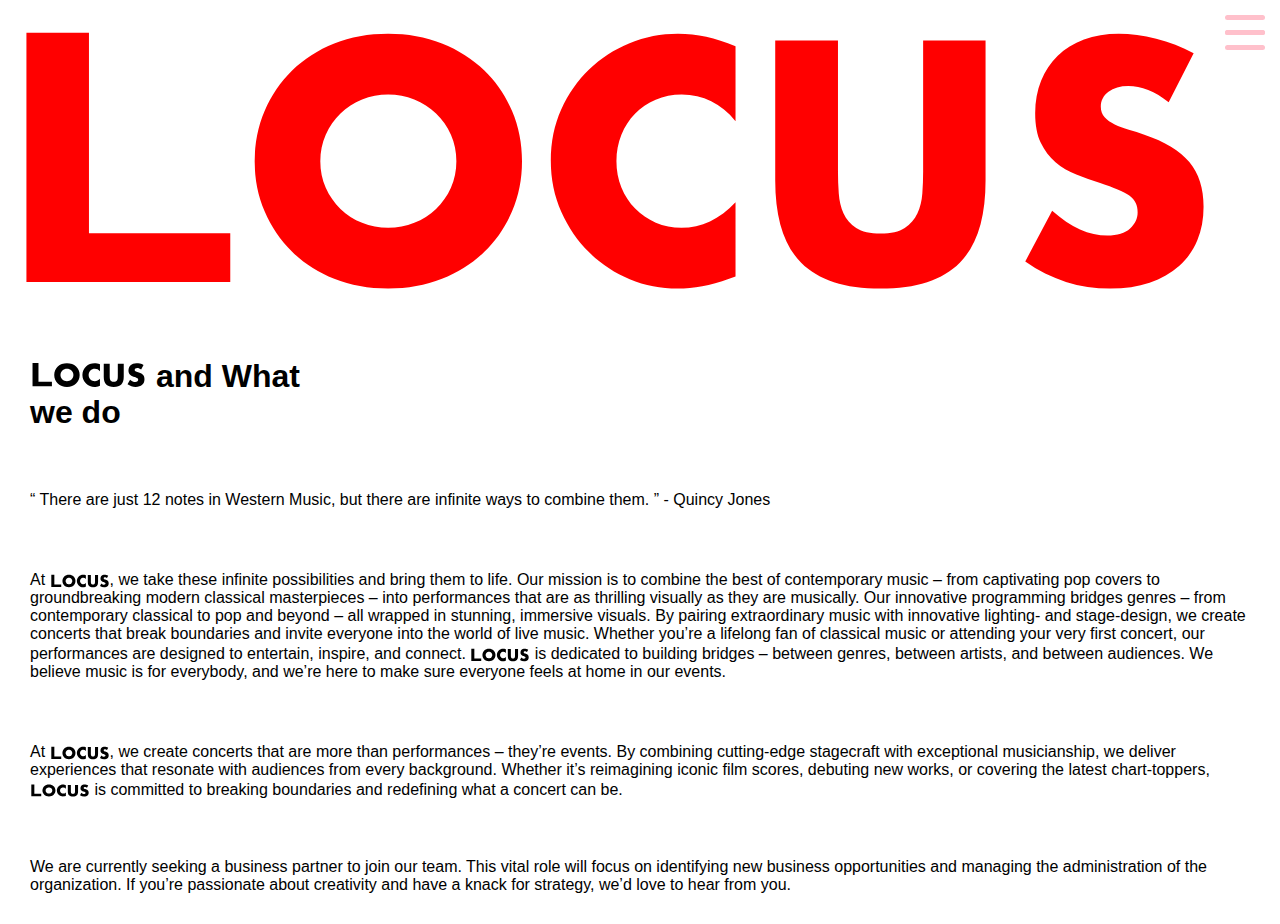
==== about-locus.html @ 2ef35548 "Added images to boxes" ====
<!DOCTYPE html>
<html lang="en">
  <head>
    <meta charset="UTF-8" />
    <meta
      name="viewport"
      content="width=device-width, initial-scale=1.0" />
    <link
      rel="stylesheet"
      href="styles/style.css" />
    <link
      rel="stylesheet"
      href="styles/about.css" />
    <title>About | Locus</title>
  </head>
  <body>
    <a href="./index.html">
      <svg
        class="logo"
        viewBox="0 0 3000 785"
        version="1.1"
        xmlns="http://www.w3.org/2000/svg"
        xmlns:xlink="http://www.w3.org/1999/xlink"
        xml:space="preserve"
        xmlns:serif="http://www.serif.com/"
        style="
          fill-rule: evenodd;
          clip-rule: evenodd;
          stroke-linejoin: round;
          stroke-miterlimit: 2;
        ">
        <g
          id="Artboard1"
          transform="matrix(1,0,0,0.261377,0,0)">
          <rect
            x="0"
            y="0" />
          <g
            transform="matrix(1,0,0,3.82589,-317.61,-3108.26)"
            style="fill: red">
            <path
              d="M879.223,1500L382.047,1500L382.047,892.592L534.555,892.592L534.555,1381.04L879.223,1381.04L879.223,1500ZM938.762,1205.62C938.762,1161.9 946.83,1121.16 962.968,1083.42C979.105,1045.68 1001.49,1012.75 1030.12,984.645C1058.75,956.535 1092.98,934.541 1132.8,918.664C1172.62,902.787 1216.48,894.848 1264.37,894.848C1311.74,894.848 1355.47,902.787 1395.55,918.664C1435.64,934.541 1470.12,956.535 1499.02,984.645C1527.91,1012.75 1550.42,1045.68 1566.56,1083.42C1582.69,1121.16 1590.76,1161.9 1590.76,1205.62C1590.76,1249.35 1582.69,1290.08 1566.56,1327.83C1550.42,1365.57 1527.91,1398.49 1499.02,1426.6C1470.12,1454.71 1435.64,1476.7 1395.55,1492.58C1355.47,1508.46 1311.74,1516.4 1264.37,1516.4C1216.48,1516.4 1172.62,1508.46 1132.8,1492.58C1092.98,1476.7 1058.75,1454.71 1030.12,1426.6C1001.49,1398.49 979.105,1365.57 962.968,1327.83C946.83,1290.08 938.762,1249.35 938.762,1205.62ZM1098.83,1205.62C1098.83,1229.05 1103.26,1250.65 1112.11,1270.43C1120.96,1290.21 1132.93,1307.39 1148.03,1321.97C1163.12,1336.54 1180.69,1347.87 1200.73,1355.93C1220.78,1364 1241.99,1368.04 1264.37,1368.04C1286.76,1368.04 1307.97,1364 1328.01,1355.93C1348.05,1347.87 1365.75,1336.54 1381.11,1321.97C1396.46,1307.39 1408.57,1290.21 1417.42,1270.43C1426.27,1250.65 1430.69,1229.05 1430.69,1205.62C1430.69,1182.2 1426.27,1160.59 1417.42,1140.81C1408.57,1121.03 1396.46,1103.85 1381.11,1089.28C1365.75,1074.7 1348.05,1063.38 1328.01,1055.31C1307.97,1047.24 1286.76,1043.21 1264.37,1043.21C1241.99,1043.21 1220.78,1047.24 1200.73,1055.31C1180.69,1063.38 1163.12,1074.7 1148.03,1089.28C1132.93,1103.85 1120.96,1121.03 1112.11,1140.81C1103.26,1160.59 1098.83,1182.2 1098.83,1205.62ZM2111.59,1108.02C2076.19,1064.81 2032.46,1043.21 1980.4,1043.21C1957.5,1043.21 1936.29,1047.37 1916.77,1055.7C1897.24,1064.03 1880.46,1075.35 1866.4,1089.67C1852.35,1103.98 1841.28,1121.03 1833.22,1140.81C1825.15,1160.59 1821.11,1181.94 1821.11,1204.84C1821.11,1228.27 1825.15,1249.87 1833.22,1269.65C1841.28,1289.43 1852.48,1306.61 1866.79,1321.19C1881.11,1335.76 1897.89,1347.21 1917.15,1355.54C1936.42,1363.87 1957.24,1368.04 1979.62,1368.04C2028.56,1368.04 2072.54,1347.21 2111.59,1305.57L2111.59,1486.73L2095.97,1492.19C2072.54,1500.52 2050.68,1506.64 2030.38,1510.54C2010.08,1514.45 1990.03,1516.4 1970.25,1516.4C1929.65,1516.4 1890.74,1508.72 1853.52,1493.36C1816.3,1478.01 1783.5,1456.4 1755.13,1428.55C1726.76,1400.7 1703.99,1367.65 1686.81,1329.39C1669.63,1291.12 1661.04,1249.35 1661.04,1204.06C1661.04,1158.77 1669.5,1117.26 1686.42,1079.52C1703.34,1041.78 1725.98,1009.24 1754.35,981.912C1782.72,954.583 1815.65,933.24 1853.13,917.883C1890.61,902.527 1929.91,894.848 1971.03,894.848C1994.46,894.848 2017.49,897.321 2040.14,902.266C2062.78,907.212 2086.6,914.89 2111.59,925.301L2111.59,1108.02ZM2361.45,911.246L2361.45,1231.39C2361.45,1248.57 2362.11,1266.14 2363.41,1284.1C2364.71,1302.06 2368.61,1318.32 2375.12,1332.9C2381.63,1347.48 2391.91,1359.32 2405.96,1368.43C2420.02,1377.54 2439.8,1382.09 2465.31,1382.09C2490.81,1382.09 2510.46,1377.54 2524.26,1368.43C2538.05,1359.32 2548.34,1347.48 2555.1,1332.9C2561.87,1318.32 2565.9,1302.06 2567.2,1284.1C2568.51,1266.14 2569.16,1248.57 2569.16,1231.39L2569.16,911.246L2721.42,911.246L2721.42,1252.47C2721.42,1344.09 2700.47,1410.98 2658.56,1453.15C2616.66,1495.32 2552.24,1516.4 2465.31,1516.4C2378.37,1516.4 2313.82,1495.32 2271.66,1453.15C2229.49,1410.98 2208.41,1344.09 2208.41,1252.47L2208.41,911.246L2361.45,911.246ZM3168.06,1061.95C3151.41,1048.41 3134.75,1038.39 3118.09,1031.89C3101.43,1025.38 3085.29,1022.12 3069.68,1022.12C3049.89,1022.12 3033.76,1026.81 3021.26,1036.18C3008.77,1045.55 3002.52,1057.78 3002.52,1072.88C3002.52,1083.29 3005.65,1091.88 3011.89,1098.65C3018.14,1105.41 3026.34,1111.27 3036.49,1116.22C3046.64,1121.16 3058.09,1125.46 3070.85,1129.1C3083.6,1132.74 3096.22,1136.65 3108.72,1140.81C3158.69,1157.47 3195.26,1179.73 3218.43,1207.58C3241.59,1235.42 3253.17,1271.73 3253.17,1316.5C3253.17,1346.69 3248.1,1374.02 3237.95,1398.49C3227.8,1422.96 3212.96,1443.91 3193.44,1461.35C3173.92,1478.79 3149.97,1492.32 3121.6,1501.95C3093.23,1511.58 3061.09,1516.4 3025.17,1516.4C2950.73,1516.4 2881.75,1494.27 2818.25,1450.03L2883.84,1326.65C2906.74,1346.95 2929.39,1362.05 2951.77,1371.94C2974.15,1381.83 2996.28,1386.78 3018.14,1386.78C3043.13,1386.78 3061.74,1381.05 3073.97,1369.6C3086.2,1358.15 3092.32,1345.13 3092.32,1330.56C3092.32,1321.71 3090.76,1314.03 3087.64,1307.52C3084.51,1301.02 3079.31,1295.03 3072.02,1289.56C3064.73,1284.1 3055.23,1279.02 3043.52,1274.34C3031.81,1269.65 3017.62,1264.45 3000.96,1258.72C2981.18,1252.47 2961.79,1245.58 2942.79,1238.03C2923.79,1230.48 2906.87,1220.46 2892.03,1207.97C2877.2,1195.47 2865.23,1179.73 2856.12,1160.73C2847.01,1141.72 2842.45,1117.65 2842.45,1088.5C2842.45,1059.35 2847.27,1032.93 2856.9,1009.24C2866.53,985.556 2880.06,965.254 2897.5,948.336C2914.94,931.418 2936.28,918.274 2961.53,908.903C2986.78,899.533 3015.02,894.848 3046.25,894.848C3075.4,894.848 3105.86,898.883 3137.61,906.951C3169.36,915.02 3199.82,926.863 3228.97,942.48L3168.06,1061.95Z" />
          </g>
        </g>
      </svg>
    </a>
    <main>
      <div class="about">
        <h1 class="h1-label">
          <img
            class="locus-inline-image_heading"
            src="images/locus.svg"
            alt="" />
          and What we do
        </h1>
        <p class="about-descriptor">
          <q>
            There are just 12 notes in Western Music, but there are infinite
            ways to combine them.
          </q>
          - Quincy Jones
        </p>
        <p class="about-descriptor">
          At
          <img
            class="locus-inline-image"
            src="images/locus.svg"
            alt="" />, we take these infinite possibilities and bring them to
          life. Our mission is to combine the best of contemporary music – from
          captivating pop covers to groundbreaking modern classical masterpieces
          – into performances that are as thrilling visually as they are
          musically. Our innovative programming bridges genres – from
          contemporary classical to pop and beyond – all wrapped in stunning,
          immersive visuals. By pairing extraordinary music with innovative
          lighting- and stage-design, we create concerts that break boundaries
          and invite everyone into the world of live music. Whether you’re a
          lifelong fan of classical music or attending your very first concert,
          our performances are designed to entertain, inspire, and connect.
          <img
            class="locus-inline-image"
            src="images/locus.svg"
            alt="" />
          is dedicated to building bridges – between genres, between artists,
          and between audiences. We believe music is for everybody, and we’re
          here to make sure everyone feels at home in our events.
        </p>
      </div>
      <div class="what-do">
        <p class="about-descriptor">
          At
          <img
            class="locus-inline-image"
            src="images/locus.svg"
            alt="" />, we create concerts that are more than performances –
          they’re events. By combining cutting-edge stagecraft with exceptional
          musicianship, we deliver experiences that resonate with audiences from
          every background. Whether it’s reimagining iconic film scores,
          debuting new works, or covering the latest chart-toppers,
          <img
            class="locus-inline-image"
            src="images/locus.svg"
            alt="" />
          is committed to breaking boundaries and redefining what a concert can
          be.
        </p>
      </div>
      <div class="work-with-us">
        <p class="about-descriptor">
          We are currently seeking a business partner to join our team. This
          vital role will focus on identifying new business opportunities and
          managing the administration of the organization. If you’re passionate
          about creativity and have a knack for strategy, we’d love to hear from
          you.
        </p>
      </div>
    </main>
    <div class="menu">
      <div class="menu_icon">
        <div class="line-1 line"></div>
        <div class="line-2 line"></div>
        <div class="line-3 line"></div>
        <div class="line-4 line"></div>
      </div>
      <nav class="nav">
        <p>These are options</p>
        <ul class="menu-list">
          <a href="#"><li class="menu-list_item">Option</li></a>
          <a href="#"><li class="menu-list_item">Option</li></a>
          <a href="#"><li class="menu-list_item">Option</li></a>
          <a href="#"><li class="menu-list_item">Option</li></a>
          <a href="#"><li class="menu-list_item">Option</li></a>
          <a href="#"><li class="menu-list_item">Option</li></a>
          <a href="#"><li class="menu-list_item">Option</li></a>
        </ul>
      </nav>
    </div>
    <script src="scripts/script.js"></script>
    <script src="scripts/burger-menu.js"></script>
  </body>
</html>
---- styles/style.css ----
* {
  font-family: Verdana, Geneva, Tahoma, sans-serif;
  margin: 0;
  padding: 0;
}
body {
  position: relative;
  cursor: url(../images/red-dot.svg), auto;
  z-index: 0;
  max-width: 100vw;
  overflow-x: hidden;
}
.logo {
  width: calc(100vw - 50px);
}
.menu {
  display: flex;
  flex-flow: column;
  align-items: end;
  position: fixed;
  right: 5px;
  top: 5px;
}
.menu_icon {
  position: relative;
  width: 50px;
  height: 50px;
  padding: 5px;
  z-index: 3;
  transition: all 400 ease;
}
.line {
  position: absolute;
  height: 5px;
  width: 40px;
  background-color: pink;
  top: 10px;
  right: 10px;
  border-radius: 10px;
}
.line-1 {
  top: 10px;
}
.line-2 {
  top: 25px;
}
.line-3 {
  top: 25px;
}
.line-4 {
  top: 40px;
}
.nav {
  width: 300px;
  height: 100vh;
  background: red;
  position: absolute;
  top: -5px;
  right: -600%;
  z-index: 2;
  transition: all 0.5s ease;
}
.nav.show-nav {
  right: -5px;
  transition: all 0.5s ease;
}
.nav p {
  font-weight: bold;
  margin-left: 55px;
  margin-top: 80px;
}
.menu-list {
  display: flex;
  flex-flow: column;
  justify-content: space-evenly;
}
.menu-list a {
  color: inherit;
  text-decoration: none;
  display: flex;
}
.menu-list_item {
  margin: 10px 20px;
  list-style: none;
  transition: all 500 ease;
}
.menu-list_item:hover {
  transform: scale(1.1);
}
.menu-list_item:active {
  transform: scale(0.9);
}
.locus-inline-image {
  position: relative;
  fill: red;
  top: 4px;
  transition: all 300ms ease;
}
.box {
  background: grey;
  position: relative;
  margin: 100px 10px;
  min-height: 400px;
  border: 1px solid black;
  border-radius: 35px;
  box-shadow: 0 0 10px 0 gray;
  transition: all 500ms ease;
  overflow: hidden;
  z-index: 0;
  cursor: pointer;
  opacity: 0;
  transform: translateX(100%);
  height: 500px;
}
.box:hover {
  transform: scale(1.01);
}
.box > {
  user-select: none;
}
.card-label {
  position: absolute;
  display: block;
  padding: 30px;
  top: 100%;
  translate: 0 -100%;
  user-select: none;
  transition: all 500ms ease;
  text-shadow: 0 0 1px white;
  filter: invert(1);
}
.box_descriptive-text {
  position: absolute;
  top: calc(100% - 20px);
  padding: 30px;
  opacity: 0;
  transition: all 500ms ease;
}
.what-we-do {
  background: center/cover no-repeat url(../images/cool.jpg);
}
.featured {
  background: top/cover no-repeat url(../images/mando_comic.jpg);
}
.artists {
  background: center/cover no-repeat url(../images/mando_comic.jpg);
}
.show-more-box_label {
  bottom: unset;
  top: 0;
  translate: 0;
  filter: invert(1);
}
.show-more-box_text {
  top: 60px;
  opacity: 1;
  filter: invert(1);
}
.show {
  opacity: 1;
  transform: translateX(0);
}
.news {
  padding: 30px;
}
.news-item li {
  padding: 10px;
  list-style-position: inside;
}
@media only screen and (min-width: 1100px) {
  .container {
    display: flex;
    flex-flow: row nowrap;
  }
  .box {
    max-width: 1000px;
    min-width: unset;
    height: 60vh;
    max-height: 500px;
    flex: 1;
    flex-basis: 10px;
  }

  .box:focus {
    flex: 20;
  }
}
---- styles/about.css ----
.h1-label {
  padding: 30px;
  width: 300px;
}
.locus-inline-image_heading {
  position: relative;
  fill: red;
  top: 4px;
  transition: all 300ms ease;
  width: 39%;
}
.locus-inline-image {
  position: relative;
  fill: red;
  top: 4px;
  transition: all 300ms ease;
  width: 60px;
}
.about-descriptor {
  padding: 30px;
}
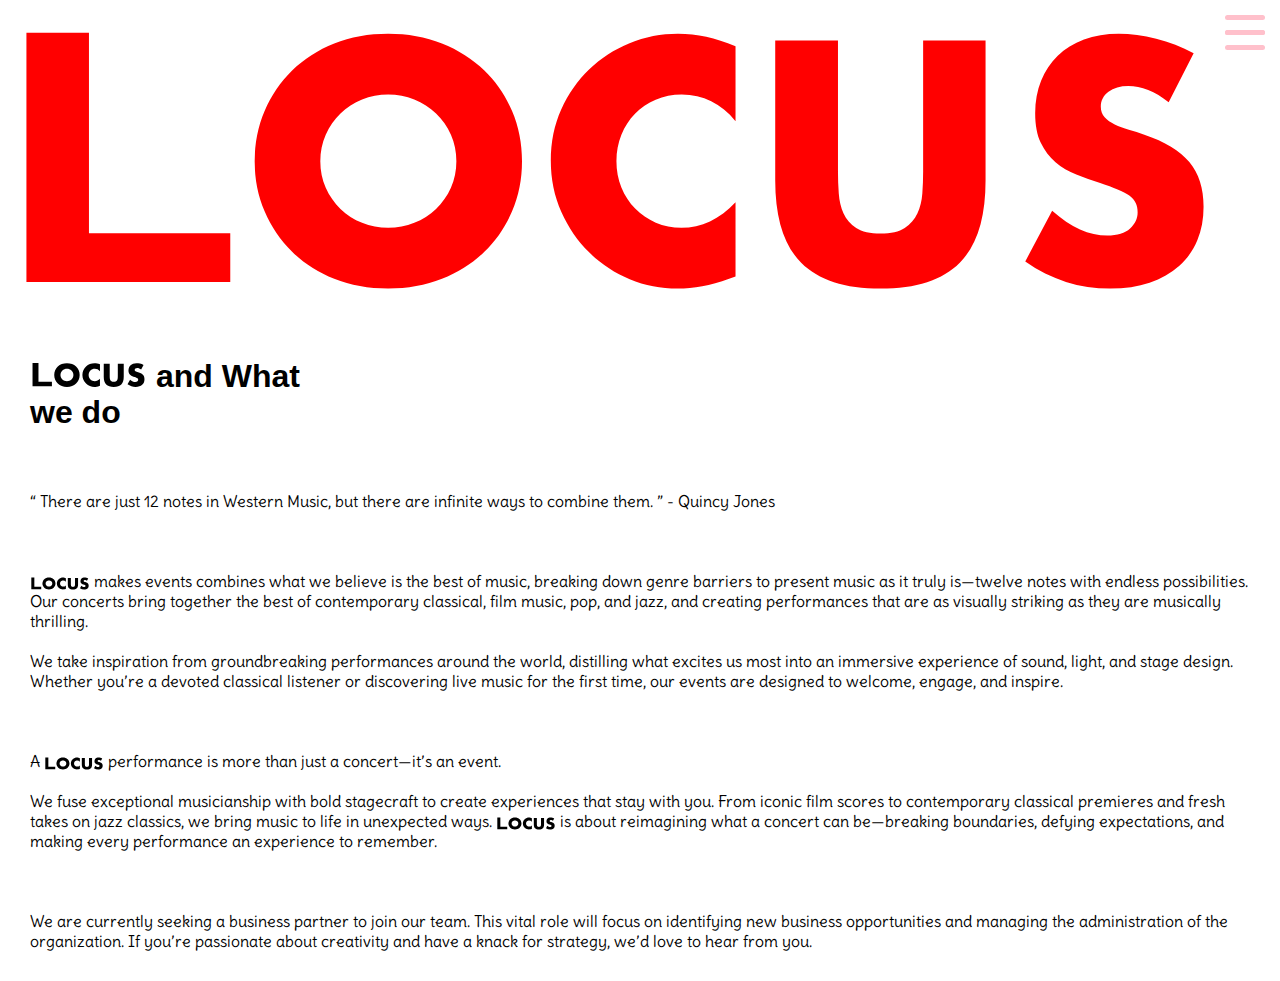
==== commit 1885a8ee: "Added revamped text to about page" ====
--- a/about-locus.html
+++ b/about-locus.html
@@ -11,6 +11,9 @@
     <link
       rel="stylesheet"
       href="styles/about.css" />
+    <link
+      href="https://fonts.googleapis.com/css2?family=Delius&family=EB+Garamond:ital,wght@0,400..800;1,400..800&family=Lexend+Deca:wght@100..900&family=Libre+Caslon+Text:ital,wght@0,400;0,700;1,400&family=Rowdies:wght@300;400;700&display=swap"
+      rel="stylesheet" />
     <title>About | Locus</title>
   </head>
   <body>
@@ -58,50 +61,49 @@
             There are just 12 notes in Western Music, but there are infinite
             ways to combine them.
           </q>
-          - Quincy Jones
+          -&nbsp;Quincy&nbsp;Jones
         </p>
         <p class="about-descriptor">
-          At
-          <img
-            class="locus-inline-image"
-            src="images/locus.svg"
-            alt="" />, we take these infinite possibilities and bring them to
-          life. Our mission is to combine the best of contemporary music – from
-          captivating pop covers to groundbreaking modern classical masterpieces
-          – into performances that are as thrilling visually as they are
-          musically. Our innovative programming bridges genres – from
-          contemporary classical to pop and beyond – all wrapped in stunning,
-          immersive visuals. By pairing extraordinary music with innovative
-          lighting- and stage-design, we create concerts that break boundaries
-          and invite everyone into the world of live music. Whether you’re a
-          lifelong fan of classical music or attending your very first concert,
-          our performances are designed to entertain, inspire, and connect.
           <img
             class="locus-inline-image"
             src="images/locus.svg"
             alt="" />
-          is dedicated to building bridges – between genres, between artists,
-          and between audiences. We believe music is for everybody, and we’re
-          here to make sure everyone feels at home in our events.
+          makes events combines what we believe is the best of music, breaking
+          down genre barriers to present music as it truly is—twelve notes with
+          endless possibilities. Our concerts bring together the best of
+          contemporary classical, film music, pop, and jazz, and creating
+          performances that are as visually striking as they are musically
+          thrilling.
+          <br />
+          <br />
+          We take inspiration from groundbreaking performances around the world,
+          distilling what excites us most into an immersive experience of sound,
+          light, and stage design. Whether you’re a devoted classical listener
+          or discovering live music for the first time, our events are designed
+          to welcome, engage, and inspire.
         </p>
       </div>
       <div class="what-do">
         <p class="about-descriptor">
-          At
-          <img
-            class="locus-inline-image"
-            src="images/locus.svg"
-            alt="" />, we create concerts that are more than performances –
-          they’re events. By combining cutting-edge stagecraft with exceptional
-          musicianship, we deliver experiences that resonate with audiences from
-          every background. Whether it’s reimagining iconic film scores,
-          debuting new works, or covering the latest chart-toppers,
+          A
           <img
             class="locus-inline-image"
             src="images/locus.svg"
             alt="" />
-          is committed to breaking boundaries and redefining what a concert can
-          be.
+          performance is more than just a concert—it’s an event.
+          <br />
+          <br />
+          We fuse exceptional musicianship with bold stagecraft to create
+          experiences that stay with you. From iconic film scores to
+          contemporary classical premieres and fresh takes on jazz classics, we
+          bring music to life in unexpected ways.
+          <img
+            class="locus-inline-image"
+            src="images/locus.svg"
+            alt="" />
+          is about reimagining what a concert can be—breaking boundaries,
+          defying expectations, and making every performance an experience to
+          remember.
         </p>
       </div>
       <div class="work-with-us">
--- a/styles/style.css
+++ b/styles/style.css
@@ -1,14 +1,26 @@
+:root {
+  --default-body-font: "Delius", garamond, serif;
+  --default-heading-font: Verdana, Geneva, Tahoma, sans-serif;
+}
 * {
-  font-family: Verdana, Geneva, Tahoma, sans-serif;
   margin: 0;
   padding: 0;
 }
+html,
 body {
   position: relative;
   cursor: url(../images/red-dot.svg), auto;
   z-index: 0;
   max-width: 100vw;
   overflow-x: hidden;
+}
+p {
+  font-family: var(--default-body-font);
+}
+h1,
+h2,
+h3 {
+  font-family: var(--default-heading-font);
 }
 .logo {
   width: calc(100vw - 50px);
@@ -51,17 +63,18 @@
   top: 40px;
 }
 .nav {
+  margin: 0;
+  padding: 0;
   width: 300px;
-  height: 100vh;
+  height: 110vh;
   background: red;
   position: absolute;
-  top: -5px;
-  right: -600%;
+  transform: translate(600%, -5%);
   z-index: 2;
   transition: all 0.5s ease;
 }
 .nav.show-nav {
-  right: -5px;
+  transform: translate(5%, -5%);
   transition: all 0.5s ease;
 }
 .nav p {
@@ -70,6 +83,8 @@
   margin-top: 80px;
 }
 .menu-list {
+  padding: 30px 0;
+  font-family: var(--default-body-font);
   display: flex;
   flex-flow: column;
   justify-content: space-evenly;
@@ -81,8 +96,10 @@
 }
 .menu-list_item {
   margin: 10px 20px;
+  padding-top: calc(100% / 6);
   list-style: none;
   transition: all 500 ease;
+  color: white;
 }
 .menu-list_item:hover {
   transform: scale(1.1);
@@ -96,10 +113,38 @@
   top: 4px;
   transition: all 300ms ease;
 }
+.box__color-screen {
+  position: absolute;
+  top: 0;
+  left: 0;
+  width: 100%;
+  height: 100%;
+  background: radial-gradient(
+    circle at 0% 15%,
+    rgb(0 0 56 / 70%),
+    rgb(102 51 153 / 70%) 20%,
+    rgb(255 0 0 / 70%) 55%,
+    rgb(255 170 0 / 50%)
+  );
+  opacity: 0;
+  transform: translate(-100% 0);
+  pointer-events: none;
+  transition: transform 800ms ease, opacity 800ms ease;
+}
+.wrapper {
+  position: relative;
+  width: 100%;
+  height: 100%;
+  overflow: hidden;
+  filter: invert(1);
+  pointer-events: none;
+  transform: translate(0, 82%);
+  transition: all 500ms ease;
+}
 .box {
   background: grey;
   position: relative;
-  margin: 100px 10px;
+  margin: 50px 10px;
   min-height: 400px;
   border: 1px solid black;
   border-radius: 35px;
@@ -110,31 +155,32 @@
   cursor: pointer;
   opacity: 0;
   transform: translateX(100%);
-  height: 500px;
+  height: 550px;
 }
 .box:hover {
-  transform: scale(1.01);
+  transform: scale(1.02);
 }
 .box > {
   user-select: none;
 }
 .card-label {
-  position: absolute;
-  display: block;
+  font-family: var(--default-heading-font);
+  font-size: 2rem;
   padding: 30px;
-  top: 100%;
-  translate: 0 -100%;
   user-select: none;
-  transition: all 500ms ease;
+  transition: all 800ms ease;
   text-shadow: 0 0 1px white;
-  filter: invert(1);
 }
 .box_descriptive-text {
-  position: absolute;
-  top: calc(100% - 20px);
+  font-family: var(--default-body-font);
+  font-size: 1.2rem;
   padding: 30px;
+  padding-top: 0;
+  transition: all 800ms ease;
   opacity: 0;
-  transition: all 500ms ease;
+  & a {
+    pointer-events: all;
+  }
 }
 .what-we-do {
   background: center/cover no-repeat url(../images/cool.jpg);
@@ -143,25 +189,62 @@
   background: top/cover no-repeat url(../images/mando_comic.jpg);
 }
 .artists {
-  background: center/cover no-repeat url(../images/mando_comic.jpg);
+  background: center/cover no-repeat url(../images/artists.jpg);
+}
+.investment {
+  background: center/cover no-repeat url(../images/scrooge.png);
 }
 .show-more-box_label {
   bottom: unset;
   top: 0;
   translate: 0;
-  filter: invert(1);
 }
 .show-more-box_text {
-  top: 60px;
   opacity: 1;
-  filter: invert(1);
 }
 .show {
   opacity: 1;
-  transform: translateX(0);
+  transform: translate(0);
 }
 .news {
+  margin: 10px 10px;
+  display: flex;
+  flex-flow: column nowrap;
+}
+.news-item {
+  min-height: 400px;
+  border: 1px solid black;
+  border-radius: 35px;
+  box-shadow: 0 0 10px 0 gray;
+  transition: all 500ms ease;
+  overflow: hidden;
+  z-index: 0;
   padding: 30px;
+  background: blue;
+  color: white;
+  text-shadow: 0 0 1px black;
+  font-size: 1.2rem;
+  font-family: var(--default-body-font);
+  && h2 {
+    font-family: var(--default-heading-font);
+  }
+  && img {
+    filter: invert(1);
+  }
+}
+.news-item:hover {
+  transform: scale(1.01);
+}
+.new-beginnings {
+  background: radial-gradient(
+      circle at 0% 15%,
+      rgba(255, 0, 0, 1),
+      rgba(0, 5, 105, 0.7) 95%
+    ),
+    center/cover url(../images/dramatic_sunrise.png);
+}
+.next {
+  background: red;
 }
 .news-item li {
   padding: 10px;
@@ -172,16 +255,24 @@
     display: flex;
     flex-flow: row nowrap;
   }
+  .news {
+    flex-flow: column nowrap;
+  }
   .box {
-    max-width: 1000px;
+    max-width: unset;
     min-width: unset;
     height: 60vh;
     max-height: 500px;
     flex: 1;
-    flex-basis: 10px;
+    flex-basis: 5px;
+    transform: translate(0);
+    opacity: 1;
+  }
+  .box:hover {
+    transform: scale(1.02);
   }
 
   .box:focus {
-    flex: 20;
-  }
-}
+    flex: 40;
+  }
+}
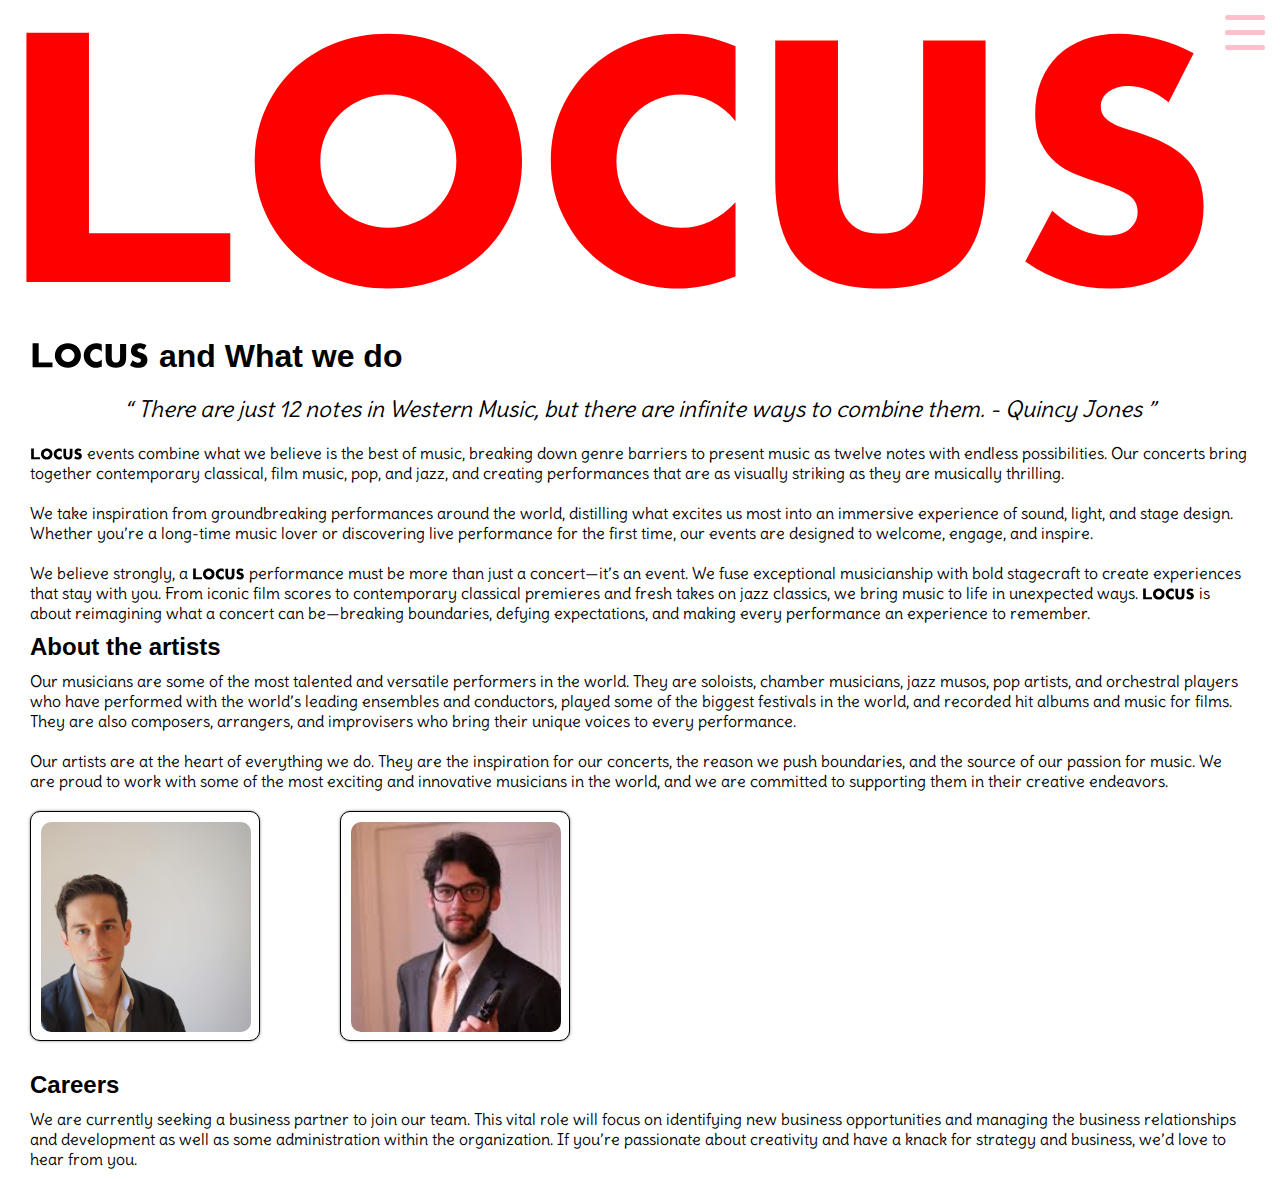
==== commit bc854f9b: "Filled out About page" ====
--- a/about-locus.html
+++ b/about-locus.html
@@ -48,7 +48,7 @@
       </svg>
     </a>
     <main>
-      <div class="about">
+      <section class="about">
         <h1 class="h1-label">
           <img
             class="locus-inline-image_heading"
@@ -56,47 +56,43 @@
             alt="" />
           and What we do
         </h1>
-        <p class="about-descriptor">
+        <p class="about-descriptor quote">
           <q>
             There are just 12 notes in Western Music, but there are infinite
-            ways to combine them.
+            ways to combine them. -&nbsp;Quincy&nbsp;Jones
           </q>
-          -&nbsp;Quincy&nbsp;Jones
         </p>
         <p class="about-descriptor">
           <img
             class="locus-inline-image"
             src="images/locus.svg"
             alt="" />
-          makes events combines what we believe is the best of music, breaking
-          down genre barriers to present music as it truly is—twelve notes with
-          endless possibilities. Our concerts bring together the best of
-          contemporary classical, film music, pop, and jazz, and creating
-          performances that are as visually striking as they are musically
-          thrilling.
+          events combine what we believe is the best of music, breaking down
+          genre barriers to present music as twelve notes with endless
+          possibilities. Our concerts bring together contemporary classical,
+          film music, pop, and jazz, and creating performances that are as
+          visually striking as they are musically thrilling.
           <br />
           <br />
           We take inspiration from groundbreaking performances around the world,
           distilling what excites us most into an immersive experience of sound,
-          light, and stage design. Whether you’re a devoted classical listener
-          or discovering live music for the first time, our events are designed
-          to welcome, engage, and inspire.
-        </p>
-      </div>
-      <div class="what-do">
-        <p class="about-descriptor">
-          A
+          light, and stage design. Whether you’re a long-time music lover or
+          discovering live performance for the first time, our events are
+          designed to welcome, engage, and inspire.
+        </p>
+      </section>
+      <section class="what-do">
+        <p class="about-descriptor">
+          We believe strongly, a
           <img
             class="locus-inline-image"
             src="images/locus.svg"
             alt="" />
-          performance is more than just a concert—it’s an event.
-          <br />
-          <br />
-          We fuse exceptional musicianship with bold stagecraft to create
-          experiences that stay with you. From iconic film scores to
-          contemporary classical premieres and fresh takes on jazz classics, we
-          bring music to life in unexpected ways.
+          performance must be more than just a concert—it’s an event. We fuse
+          exceptional musicianship with bold stagecraft to create experiences
+          that stay with you. From iconic film scores to contemporary classical
+          premieres and fresh takes on jazz classics, we bring music to life in
+          unexpected ways.
           <img
             class="locus-inline-image"
             src="images/locus.svg"
@@ -105,16 +101,84 @@
           defying expectations, and making every performance an experience to
           remember.
         </p>
-      </div>
-      <div class="work-with-us">
+      </section>
+      <section class="about-artists">
+        <h2 class="h2-label">About the artists</h2>
+        <p class="about-descriptor">
+          Our musicians are some of the most talented and versatile performers
+          in the world. They are soloists, chamber musicians, jazz musos, pop
+          artists, and orchestral players who have performed with the world’s
+          leading ensembles and conductors, played some of the biggest festivals
+          in the world, and recorded hit albums and music for films. They are
+          also composers, arrangers, and improvisers who bring their unique
+          voices to every performance.
+          <br />
+          <br />
+          Our artists are at the heart of everything we do. They are the
+          inspiration for our concerts, the reason we push boundaries, and the
+          source of our passion for music. We are proud to work with some of the
+          most exciting and innovative musicians in the world, and we are
+          committed to supporting them in their creative endeavors.
+        </p>
+        <section class="artist-cards">
+          <div class="artist-card">
+            <div class="artist-card__inner">
+              <div class="artist-card__front">
+                <img
+                  class="artist-image"
+                  src="images/headshot-daniel.jpg"
+                  alt="Artist 1" />
+              </div>
+              <div class="artist-card__back">
+                <div class="artist-info">
+                  <h3 class="artist-name">Daniel Pini</h3>
+                  <h4 class="artist-instrument">Cellist / Conductor</h4>
+                  <p class="artist-description">
+                    Daniel Pini, has worked with orchestras around the world as
+                    both cellist and conductor. He is a composer, arranger, and
+                    improviser at home as much with contemporary classical music
+                    as with pop and film music.
+                  </p>
+                </div>
+              </div>
+            </div>
+          </div>
+          <div class="artist-card">
+            <div class="artist-card__inner">
+              <div class="artist-card__front">
+                <img
+                  class="artist-image"
+                  src="images/Giordano.jpeg"
+                  alt="Artist 1" />
+              </div>
+              <div class="artist-card__back">
+                <div class="artist-info">
+                  <h3 class="artist-name">Giordano Carnevale</h3>
+                  <h4 class="artist-instrument">Clarinetist / Composer</h4>
+                  <p class="artist-description">
+                    Giordano Carnevale, is an acclaimed clarinetist, composer,
+                    and arranger. He directs Tetracordo Summit, a yearly jazz
+                    festival in Italy and has written for and performs regularly
+                    with Radio France.
+                  </p>
+                </div>
+              </div>
+            </div>
+          </div>
+        </section>
+      </section>
+
+      <section class="work-with-us">
+        <h2 class="h2-label">Careers</h2>
         <p class="about-descriptor">
           We are currently seeking a business partner to join our team. This
           vital role will focus on identifying new business opportunities and
-          managing the administration of the organization. If you’re passionate
-          about creativity and have a knack for strategy, we’d love to hear from
-          you.
-        </p>
-      </div>
+          managing the business relationships and development as well as some
+          administration within the organization. If you’re passionate about
+          creativity and have a knack for strategy and business, we’d love to
+          hear from you.
+        </p>
+      </section>
     </main>
     <div class="menu">
       <div class="menu_icon">
--- a/styles/style.css
+++ b/styles/style.css
@@ -5,6 +5,7 @@
 * {
   margin: 0;
   padding: 0;
+  box-sizing: border-box;
 }
 html,
 body {
@@ -110,7 +111,7 @@
 .locus-inline-image {
   position: relative;
   fill: red;
-  top: 4px;
+  transform: translate(0, -2px);
   transition: all 300ms ease;
 }
 .box__color-screen {
--- a/styles/about.css
+++ b/styles/about.css
@@ -1,21 +1,94 @@
 .h1-label {
-  padding: 30px;
-  width: 300px;
+  padding: 10px 30px;
+}
+.h2-label {
+  padding: 0 30px;
+}
+.quote {
+  display: flex;
+  width: 100%;
+}
+q {
+  font-style: italic;
+  font-size: 1.4rem;
+  text-align: center;
+  margin: 0 auto;
 }
 .locus-inline-image_heading {
   position: relative;
   fill: red;
-  top: 4px;
+  transform: translate(0, 4px);
   transition: all 300ms ease;
-  width: 39%;
+  width: 120px;
 }
 .locus-inline-image {
   position: relative;
   fill: red;
   top: 4px;
   transition: all 300ms ease;
-  width: 60px;
+  width: 53px;
 }
 .about-descriptor {
-  padding: 30px;
+  padding: 10px 30px;
 }
+.artist-cards {
+  display: flex;
+  flex-wrap: row wrap;
+}
+.artist-card {
+  width: 250px;
+  max-width: 250px;
+  height: 250px;
+  max-height: 250px;
+  margin: 10px 30px;
+  perspective: 500px;
+}
+.artist-card__inner {
+  position: relative;
+  background: white;
+  border-radius: 10px;
+  border: 1px solid black;
+  box-shadow: 0 0 3px 0px rgba(0, 0, 0, 0.5);
+  width: 230px;
+  height: 230px;
+  transform-style: preserve-3d;
+  transition: transform 0.8s;
+}
+.artist-card:hover .artist-card__inner {
+  transform: rotateY(180deg);
+}
+.artist-card__front,
+.artist-card__back {
+  display: flex;
+  justify-content: center;
+  align-items: start;
+  transform: translate(10px, 10px);
+  position: absolute;
+  width: calc(100%-10px);
+  height: calc(100%-10px);
+  backface-visibility: hidden;
+}
+.artist-card__front {
+  width: 210px;
+  height: 210px;
+  max-height: 220px;
+  border-radius: 10px;
+  margin: auto;
+  overflow: hidden;
+}
+.artist-card__back {
+  padding: 10px;
+  transform: rotateY(180deg);
+}
+.artist-name,
+.artist-instrument {
+  font-family: var(--default-heading-font);
+}
+.artist-description {
+  font-size: 0.9rem;
+  margin-top: 10px;
+}
+.artist-image {
+  width: 100%;
+  border-radius: 5px;
+}
